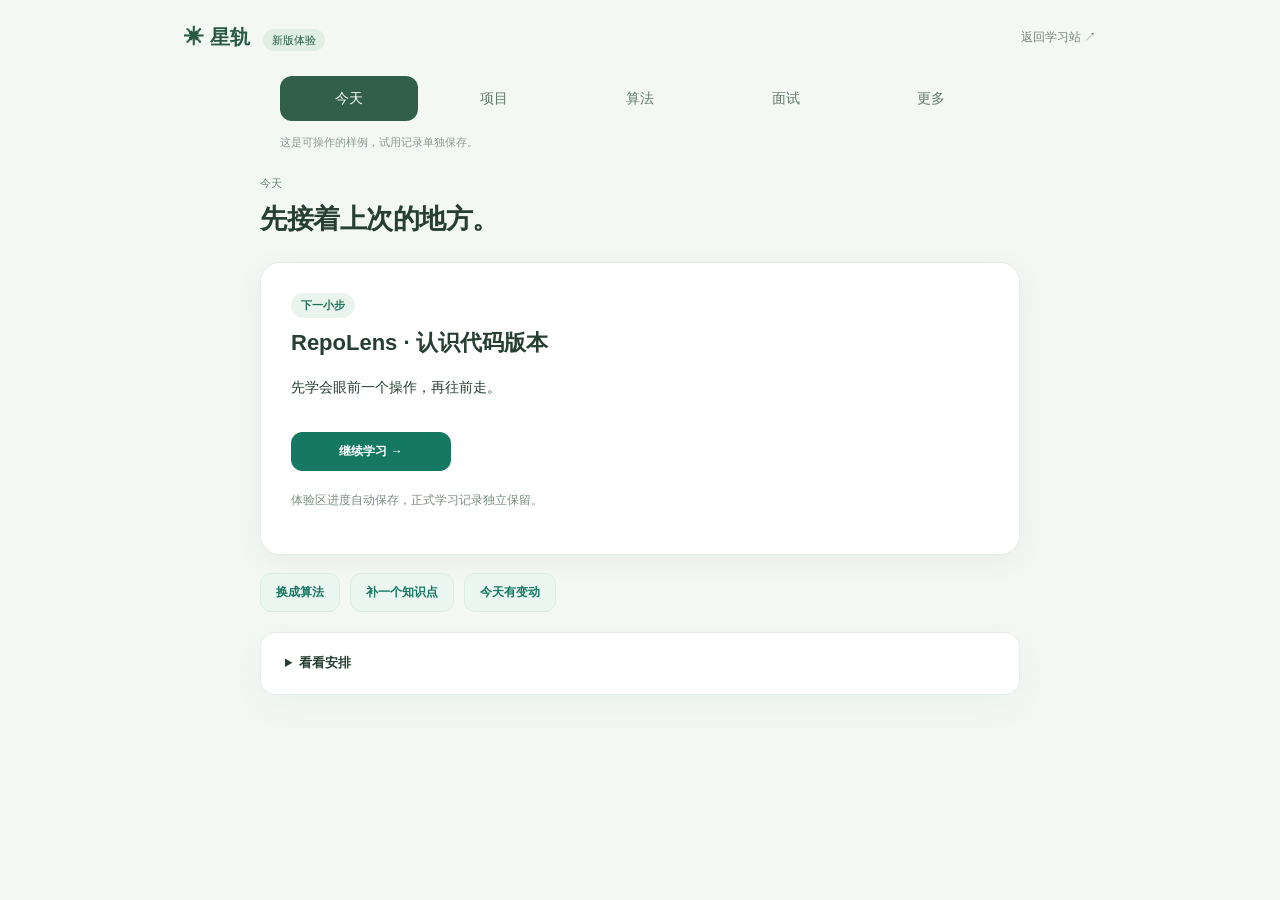
==== preview.html @ 2f869594 "Add isolated interactive previews for all study sections Provide working samples for daily learning," ====
<!doctype html>
<html lang="zh-CN">
<head>
<meta charset="utf-8">
<meta name="viewport" content="width=device-width,initial-scale=1,viewport-fit=cover">
<meta name="theme-color" content="#edf5f0">
<title>新版体验 · 星轨</title>
<link rel="icon" href="favicon.svg" type="image/svg+xml">
<link rel="stylesheet" href="style.css?v=3">
<link rel="stylesheet" href="sprint.css?v=6">
<link rel="stylesheet" href="two-sum-lesson.css?v=9">
<link rel="stylesheet" href="preview.css?v=10">
</head>
<body class="pv-body">
<header class="pv-header"><a href="./preview.html?v=10" class="pv-brand">✳ 星轨 <span>新版体验</span></a><a href="./?v=9" class="pv-return">返回学习站 ↗</a></header>
<nav class="pv-nav" aria-label="体验区导航"><button data-pv-view="today">今天</button><button data-pv-view="projects">项目</button><button data-pv-view="algorithms">算法</button><button data-pv-view="theory">面试</button><button data-pv="more">更多</button></nav>
<p class="pv-sandbox">这是可操作的样例，试用记录单独保存。</p>
<main id="pv-content" class="pv-main" aria-live="polite"></main>
<div id="pv-toast" role="status"></div>
<dialog id="pv-dialog" class="ts-dialog"><div class="between"><h2 id="pv-dialog-title"></h2><button class="btn tiny soft" data-pv="close">关闭</button></div><div id="pv-dialog-body"></div></dialog>
<script src="sprint-data.js?v=6"></script>
<script src="sprint-engine.js?v=6"></script>
<script src="two-sum-cards.js?v=8"></script>
<script src="two-sum-lesson.js?v=9"></script>
<script src="preview.js?v=10"></script>
</body>
</html>
---- style.css ----
:root{--bg:#f6f9f8;--panel:#fff;--panel-alt:#f2f6f4;--line:#e5ece9;--ink:#20322f;--muted:#71827d;--green:#147863;--deep:#0d5449;--mint:#d9efe5;--sky:#dceef7;--blue:#367b9d;--yellow:#b7822b;--shadow:0 12px 34px rgba(34,82,66,.045);font-family:-apple-system,BlinkMacSystemFont,'Segoe UI','PingFang SC','Microsoft YaHei',sans-serif;color:var(--ink)}*{box-sizing:border-box}html{scroll-behavior:smooth}body{margin:0;background:var(--bg);font-size:14px;-webkit-tap-highlight-color:transparent}button,input,select,textarea{font:inherit}button{cursor:pointer}button:disabled{opacity:.4;cursor:not-allowed}a{color:var(--green);text-decoration:none}a:hover{text-decoration:underline}.hidden{display:none!important}.app-shell{display:flex;min-height:100vh}.sidebar{width:250px;flex:0 0 250px;background:#fff;border-right:1px solid var(--line);padding:27px 15px 17px;position:sticky;top:0;height:100vh;display:flex;flex-direction:column}.brand{display:flex;align-items:center;gap:10px;padding:1px 12px 35px;color:var(--ink)}.brand:hover{text-decoration:none}.brand-glyph{width:40px;height:40px;display:grid;place-items:center;background:#d9efe4;color:#136953;border-radius:13px;font-size:27px}.brand strong,.brand small{display:block}.brand strong{font-size:15px;letter-spacing:-.3px}.brand small{font-size:11px;color:#8aa09a;margin-top:3px}.nav-kicker{padding:0 14px;color:#a2aea9;font-size:10px;letter-spacing:1.2px;margin-bottom:12px;font-weight:700}.side-nav{display:flex;flex-direction:column;gap:4px}.nav-btn{border:0;background:transparent;color:#526860;text-align:left;padding:12px 15px;border-radius:11px;display:flex;align-items:center;gap:13px;font-weight:550;width:100%;transition:.2s}.nav-symbol{font-family:Georgia,serif;font-size:18px;width:19px;text-align:center;color:#829e93}.nav-btn:hover{background:#f0f6f2}.nav-btn.active{background:#e5f4eb;color:#12644d;font-weight:700}.nav-btn.active .nav-symbol{color:#0a7661}.nav-count{margin-left:auto;font-size:10px}.sidebar-bottom{margin-top:auto;padding:10px}.sidebar-status{background:linear-gradient(120deg,#e1f2e8,#e9f2fa);border-radius:14px;padding:14px 10px;display:flex;gap:10px;align-items:center}.sidebar-status strong,.sidebar-status small{display:block}.sidebar-status strong{font-size:12px}.sidebar-status small{font-size:10px;color:#708c81;margin-top:5px}.pulse-dot{width:8px;height:8px;background:#208d6c;box-shadow:0 0 0 4px #cceddf;border-radius:100%;flex:none}.sidebar-backup{border:0;background:none;color:#71827c;display:flex;justify-content:space-between;font-size:11px;padding:15px 4px;width:100%}.sidebar-foot{font-size:10px;color:#adb9b3}.main-wrap{min-width:0;flex:1}.topbar{height:76px;display:flex;align-items:center;justify-content:space-between;border-bottom:1px solid var(--line);background:rgba(255,255,255,.78);padding:0 40px;position:sticky;top:0;z-index:4;backdrop-filter:blur(20px)}.breadcrumbs{color:#96a4a0;font-size:12px}.breadcrumbs span{color:#375e51;font-weight:700}.top-right{display:flex;align-items:center;gap:15px}.top-date{color:#80908a;font-size:12px}.avatar{border-radius:50%;background:#d3eddf;width:35px;height:35px;display:grid;place-items:center;font-size:11px;color:#197054;font-weight:750}.main-content{max-width:1340px;margin:0 auto;padding:37px 40px 105px}.section-header{display:flex;justify-content:space-between;align-items:flex-end;gap:15px;margin-bottom:22px}.eyebrow{font-size:11px;letter-spacing:1.6px;font-weight:800;color:var(--green);text-transform:uppercase}.section-header h1,.page-title{font-size:30px;line-height:1.25;letter-spacing:-.8px;margin:8px 0 0;font-weight:750}.subtitle{font-size:13px;color:var(--muted);line-height:1.9;margin-top:10px}.pill{display:inline-flex;gap:5px;align-items:center;font-size:11px;padding:5px 10px;border-radius:999px;background:#e8f4ed;color:#22715a;font-weight:700;white-space:nowrap}.pill.blue{background:#e8f3fb;color:#347794}.pill.gray{background:#f0f3f2;color:#72837d}.pill.orange{background:#fff3e3;color:#95601d}.panel{background:var(--panel);border:1px solid var(--line);border-radius:19px;box-shadow:var(--shadow);padding:24px}.panel h2{font-size:17px;margin:0 0 5px}.panel h3{font-size:14px;margin:0 0 6px}.muted{color:var(--muted)}.small{font-size:12px}.mini{font-size:11px}.lead{line-height:1.85}.grid2{display:grid;grid-template-columns:repeat(2,minmax(0,1fr));gap:18px}.grid3{display:grid;grid-template-columns:repeat(3,minmax(0,1fr));gap:16px}.grid4{display:grid;grid-template-columns:repeat(4,minmax(0,1fr));gap:14px}.stack{display:flex;flex-direction:column;gap:16px}.flex{display:flex;align-items:center;gap:10px;flex-wrap:wrap}.between{display:flex;align-items:center;justify-content:space-between;gap:12px}.btn{border:1px solid var(--line);background:white;color:#3b5950;border-radius:11px;padding:10px 15px;font-size:12px;font-weight:700;transition:.18s;white-space:nowrap}.btn:hover{transform:translateY(-1px);border-color:#a9d3be}.btn.primary{background:var(--green);border-color:var(--green);color:#fff}.btn.ghost{background:transparent}.btn.tiny{padding:7px 10px;font-size:11px}.btn.soft{background:#ecf6f0;color:var(--green);border-color:#d9eee1}.btn.danger{color:#a55a55}.input,.select,.textarea{background:#fff;border:1px solid #dce8e3;border-radius:11px;color:var(--ink);padding:11px 12px;width:100%;outline:none}.input:focus,.select:focus,.textarea:focus{border-color:#66aa90;box-shadow:0 0 0 3px #dff4e9}.textarea{min-height:105px;resize:vertical;line-height:1.65}.label{display:block;font-size:11px;letter-spacing:.2px;font-weight:700;color:#547269;margin:0 0 7px}.divider{height:1px;background:var(--line);margin:18px 0}.hero{border-radius:23px;background:linear-gradient(118deg,#e4f3eb 0%,#eef6f1 48%,#e3f0f8 100%);min-height:237px;display:grid;grid-template-columns:1fr 230px;gap:25px;position:relative;overflow:hidden;padding:31px 34px;margin-bottom:22px}.hero:before{content:"";position:absolute;width:320px;height:320px;border:1px solid #b8dbd8;opacity:.7;border-radius:50%;right:10px;top:-82px;pointer-events:none}.hero:after{content:"";position:absolute;width:210px;height:210px;border:1px dashed #9bcdbc;border-radius:50%;right:63px;top:-25px;opacity:.65;pointer-events:none}.hero-content{position:relative;z-index:1}.hero h1{font-size:31px;letter-spacing:-1px;line-height:1.35;margin:11px 0}.hero p{color:#648076;font-size:13px;line-height:1.8;max-width:610px}.hero-cta{display:flex;gap:10px;margin-top:17px;flex-wrap:wrap}.orbit-area{display:grid;place-items:center;z-index:1;position:relative}.orbit-center{width:100px;height:100px;border-radius:50%;background:linear-gradient(145deg,#18846e,#57afa4);box-shadow:0 18px 40px #2b816e40, inset -10px -10px 35px #0d5b5a70;color:#fff;display:flex;align-items:center;justify-content:center;text-align:center;flex-direction:column;transform:rotate(-8deg)}.orbit-center b{font-size:24px}.orbit-center small{font-size:9px;opacity:.85;margin-top:2px}.orbit-star{position:absolute;width:15px;height:15px;background:#8cc7cb;border-radius:50%;box-shadow:0 0 0 6px #8cc7cb2f;top:20%;right:14%}.orbit-star.two{width:9px;height:9px;top:76%;right:80%;background:#ebba77;box-shadow:0 0 0 5px #ebba7733}.metric-card{padding:18px 19px}.metric-card .num{font-size:27px;font-weight:780;margin-top:11px;letter-spacing:-1px;color:#24493d}.metric-card .num small{font-size:12px;color:#91a49e;letter-spacing:0}.metric-card .labelrow{font-size:12px;color:#6e827a}.progress-track{height:7px;border-radius:100px;background:#e9f1ed;overflow:hidden;margin:15px 0 5px}.progress-fill{height:100%;background:linear-gradient(90deg,#1a836a,#77c7ad);border-radius:100px;transition:width .2s}.module-head{margin:27px 0 13px;display:flex;justify-content:space-between;align-items:center;gap:12px}.module-head h2{font-size:18px;margin:0}.task-row{display:flex;align-items:flex-start;gap:14px;padding:17px 0;border-bottom:1px solid var(--line)}.task-row:last-child{border-bottom:0}.task-check{width:21px;height:21px;appearance:none;border:1.6px solid #b5d1c4;border-radius:7px;margin:2px 0 0;flex:none;cursor:pointer;position:relative;background:#fff}.task-check:checked{background:#168368;border-color:#168368}.task-check:checked:after{content:'✓';font-size:14px;position:absolute;left:4px;top:0;color:white}.task-body{flex:1;min-width:0}.task-title{font-weight:750;font-size:14px}.task-row .task-time{font-size:10px;color:#889c93;background:#f4f7f5;padding:5px 8px;border-radius:20px;white-space:nowrap}.task-details{font-size:12px;color:#627b70;line-height:1.75;margin:9px 0 0}.highlight-line{background:#f4f9f7;padding:11px 13px;border-radius:9px;border-left:2px solid #7cbba2;margin-top:9px;font-size:12px;line-height:1.8}.resource-links{display:flex;flex-wrap:wrap;gap:8px;margin-top:10px}.resource-links a{font-size:11px;padding:6px 9px;border-radius:9px;background:#edf5f0;color:#22735f;display:inline-block}.task-extra{padding-left:35px}.date-selector{display:flex;align-items:center;gap:8px}.date-selector .input{width:150px;padding:9px;font-size:12px}.callout{background:#f1f7f3;border:1px solid #dbece0;border-radius:14px;padding:14px 17px;color:#526b60;line-height:1.8;font-size:12px}.callout.blue{background:#eef5f9;border-color:#dbe8f0;color:#526c7f}.callout.orange{background:#fff8ed;border-color:#f1e3cf;color:#81653c}.step-list{display:grid;gap:10px}.step-item{display:flex;gap:12px;align-items:flex-start;border:1px solid var(--line);border-radius:12px;padding:14px;background:#fff}.step-num{height:28px;width:28px;border-radius:9px;background:#e6f2eb;color:var(--green);display:grid;place-items:center;font-weight:750;font-size:11px;flex:none}.calendar-grid{display:grid;grid-template-columns:repeat(7,minmax(0,1fr));gap:9px}.day-tile{border:1px solid var(--line);background:#fff;border-radius:13px;min-height:96px;padding:11px;text-align:left;display:flex;flex-direction:column;gap:8px;transition:.2s;min-width:0}.day-tile:hover{border-color:#7dbda5;transform:translateY(-2px)}.day-tile.current{border-color:#17896c;box-shadow:0 0 0 2px #e2f3e8}.day-tile.done{background:#eff8f3}.day-num{font-weight:800;font-size:12px;color:#376854}.day-desc{font-size:10px;color:#697b74;line-height:1.5;overflow-wrap:anywhere}.day-progress{margin-top:auto;font-size:9px;color:#6caa91}.filter-row{display:flex;gap:8px;align-items:center;flex-wrap:wrap;margin-bottom:15px}.filter-btn{border:1px solid var(--line);background:#fff;border-radius:30px;padding:7px 12px;color:#71867d;font-size:11px}.filter-btn.active{background:#e8f5ec;color:#137459;border-color:#b9e0cb;font-weight:700}.problem-row{display:flex;gap:12px;align-items:center;padding:12px 3px;border-bottom:1px solid var(--line)}.problem-number{width:43px;flex:none;font-variant-numeric:tabular-nums;font-weight:750;color:#8aa099}.problem-title{font-weight:650;flex:1}.problem-category{font-size:10px;color:#8aa099;min-width:60px}.status-select{width:100px;border:1px solid var(--line);background:#f9fbf9;border-radius:8px;padding:7px 3px;color:#4d6f61;font-size:11px}.problem-row a{color:var(--green)}.question-card{border:1px solid var(--line);border-radius:15px;padding:18px;background:#fff}.question-card h3{font-size:14px;line-height:1.6;margin:10px 0}.qa-answer{background:#f0f7f3;padding:14px;border-radius:12px;font-size:12px;line-height:1.8;margin:12px 0}.qa-answer strong{color:#20765c}.project-card{background:#fff;border:1px solid var(--line);border-radius:17px;padding:19px}.project-label{display:inline-flex;padding:6px 10px;border-radius:9px;background:#edf6f1;color:#23846b;font-size:10px;font-weight:800}.project-card h3{font-size:18px;margin:10px 0}.project-card p{color:#6c8177;font-size:12px;line-height:1.75}.project-list{display:grid;gap:9px}.project-lesson{border:1px solid #e4efea;border-radius:12px;padding:13px;display:flex;align-items:flex-start;gap:9px}.project-lesson .head{flex:1}.project-lesson .head strong{display:block;font-size:12px;margin:2px 0}.project-lesson .head small{color:#93a69a;font-size:10px}.marker-vertical{height:100%;width:4px;border-radius:10px;min-height:40px;background:#cbe9d9}.metric-table{width:100%;border-collapse:collapse;font-size:12px}.metric-table th,.metric-table td{text-align:left;padding:12px 10px;border-bottom:1px solid var(--line);vertical-align:middle}.metric-table th{font-size:11px;color:#788e81;font-weight:700;background:#f7faf8}.metric-input{min-width:150px}.resource-card{display:flex;align-items:flex-start;gap:13px;padding:15px;border:1px solid var(--line);border-radius:14px;background:#fff}.resource-icon{width:40px;height:40px;border-radius:12px;background:#e8f3eb;color:#22836b;display:grid;place-items:center;font-size:18px;flex:none}.resource-card h3{margin:2px 0 6px;font-size:13px}.resource-card p{font-size:11px;color:var(--muted);line-height:1.7;margin:0 0 5px}.applications{width:100%;border-collapse:collapse;font-size:12px}.applications td,.applications th{padding:12px 9px;text-align:left;border-bottom:1px solid var(--line)}.applications th{color:var(--muted);font-size:11px}.empty{padding:35px;text-align:center;color:var(--muted)}.note-help{line-height:1.8;color:var(--muted);font-size:12px}.study-form{display:grid;grid-template-columns:1fr 1fr 130px 120px auto;gap:8px;align-items:end}.data-note{font-size:11px;color:#9baaa4}.toast{position:fixed;right:25px;bottom:25px;background:#214d40;color:#fff;padding:12px 18px;border-radius:11px;font-size:12px;z-index:50;box-shadow:0 14px 30px #213d3540;opacity:0;transform:translateY(10px);transition:.2s;pointer-events:none}.toast.show{opacity:1;transform:none}.mobile-nav,.mobile-more{display:none}.timeline-chip{border:1px solid #dcece2;background:#f6faf7;border-radius:12px;padding:13px;display:flex;align-items:center;gap:12px;font-size:12px}.timeline-dot{width:11px;height:11px;border-radius:50%;background:#83b99c}.timeline-dot.active{background:#148263;box-shadow:0 0 0 4px #cdece0}.summary-stat{font-size:22px;font-weight:800;color:#226952;margin:9px 0}.note-preview{font-size:12px;white-space:pre-wrap;line-height:1.8;color:#506c61}.today-problems{display:flex;flex-direction:column;gap:10px}.today-problem{display:flex;align-items:center;gap:9px;padding:10px;border:1px solid var(--line);border-radius:10px}.today-problem a{flex:1;font-size:12px;font-weight:700}.today-problem small{font-size:10px;color:var(--muted)}.project-feature{display:flex;gap:9px;align-items:flex-start;font-size:12px;line-height:1.7;color:#62786d}.project-feature span:first-child{color:var(--green)}.link-inline{font-size:11px;font-weight:700}.w100{width:100%}.right{text-align:right}.nowrap{white-space:nowrap}.mb0{margin-bottom:0}.mt1{margin-top:10px}.mt2{margin-top:18px}.mb1{margin-bottom:10px}.margin-top{margin-top:24px}.table-scroll{overflow-x:auto}.model-preview{background:#f0f7f4;border-radius:13px;padding:13px 15px;font-size:12px;line-height:1.9;overflow-wrap:anywhere}.page-title.smallish{font-size:26px}
@media(max-width:1150px){.sidebar{width:218px;flex-basis:218px}.main-content{padding:30px 26px 100px}.topbar{padding:0 26px}.hero{grid-template-columns:1fr 150px}.orbit-center{width:88px;height:88px}.study-form{grid-template-columns:1fr 1fr;}.study-form button{align-self:end}}
@media(max-width:800px){.sidebar{display:none}.topbar{height:58px;padding:0 20px}.top-date{display:none}.main-content{padding:21px 18px 108px}.hero{padding:24px;min-height:195px;grid-template-columns:1fr 90px}.hero h1{font-size:25px}.orbit-center{width:75px;height:75px}.orbit-center b{font-size:18px}.orbit-star{right:1%}.grid4{grid-template-columns:repeat(2,minmax(0,1fr))}.grid3{grid-template-columns:repeat(2,minmax(0,1fr))}.mobile-nav{position:fixed;bottom:0;left:0;right:0;z-index:20;display:flex;justify-content:space-around;background:rgba(255,255,255,.96);border-top:1px solid var(--line);padding:9px 5px max(10px,env(safe-area-inset-bottom));box-shadow:0 -8px 20px #203c2f0a}.mnav{border:0;background:none;color:#8ca198;display:flex;align-items:center;justify-content:center;flex-direction:column;gap:1px;padding:2px 6px;min-width:48px}.mnav span{font-size:22px;line-height:25px}.mnav small{font-size:10px}.mnav.active{color:#12745d;font-weight:700}.mobile-more{position:fixed;bottom:73px;right:12px;background:#fff;border:1px solid var(--line);z-index:25;box-shadow:0 12px 25px #203a3025;border-radius:15px;padding:8px;display:flex;flex-direction:column}.mobile-more button{border:0;background:transparent;text-align:left;padding:12px 30px 12px 14px;color:#446b5a}.toast{bottom:95px;right:12px}.calendar-grid{gap:5px}.day-tile{padding:8px;min-height:78px;border-radius:9px}.day-num{font-size:11px}.day-desc{font-size:9px}}
@media(max-width:540px){body{font-size:13px}.topbar{padding:0 15px}.top-right{gap:7px}.main-content{padding:17px 13px 100px}.section-header h1,.page-title{font-size:24px}.section-header{display:block}.section-header .date-selector{margin-top:13px}.hero{grid-template-columns:1fr;gap:0;padding:23px;margin-bottom:12px;min-height:0}.hero h1{font-size:26px}.hero p{font-size:12px}.orbit-area{display:none}.hero:before{right:-140px;top:-130px}.hero:after{right:-86px;top:-70px}.panel{padding:17px;border-radius:15px}.grid2,.grid3{grid-template-columns:1fr;gap:12px}.grid4{gap:8px}.metric-card{padding:14px}.metric-card .num{font-size:24px}.module-head h2{font-size:16px}.task-row{gap:9px}.task-extra{padding-left:29px}.calendar-grid{grid-template-columns:repeat(7,1fr)}.day-tile{min-height:66px;padding:6px 4px;gap:3px}.day-desc{display:none}.day-progress{font-size:8px}.problem-category{display:none}.problem-number{width:28px;font-size:11px}.problem-title{font-size:12px}.status-select{width:84px;font-size:10px}.study-form{grid-template-columns:1fr}.topbar .btn{display:none}.table-scroll{margin:0 -8px}.metric-table th,.metric-table td{min-width:120px}.metric-input{min-width:130px}.question-card{padding:14px}.date-selector .input{width:141px}.callout{font-size:11px}.mobile-nav .mnav{min-width:0;flex:1}.mnav span{font-size:20px}.mnav small{font-size:9px}}


/* 项目实验室详细课程：响应式单课视图 */
.guide-header{display:flex;align-items:center;justify-content:space-between;gap:12px;flex-wrap:wrap;margin:0 0 18px}
.guide-hero{background:linear-gradient(125deg,#e8f6ee,#e9f2fb 78%);border:1px solid #d7e9e1;border-radius:22px;padding:26px 28px;margin-bottom:22px}
.guide-hero h1{font-size:clamp(24px,3vw,34px);line-height:1.25;margin:10px 0 12px;color:#143a32}
.guide-hero p{line-height:1.85;max-width:780px;margin:0 0 16px}
.guide-progress{max-width:560px;margin-top:18px}
.guide-progress strong{font-size:14px}
.guide-progress .progress-track{margin-top:8px}
.guide-meta{font-size:12px;color:#647c74;margin-top:12px!important}
.guide-columns{display:grid;grid-template-columns:minmax(0,1.65fr) minmax(235px,.85fr);gap:20px;align-items:start}
.guide-main,.guide-aside{min-width:0}
.guide-main>h2{font-size:22px;margin:0 0 6px}
.guide-step,.guide-block{background:#fff;border:1px solid #e2eae6;border-radius:17px;padding:20px;margin-top:16px;box-shadow:0 5px 20px rgba(25,70,55,.025)}
.guide-step-title{font-weight:750;font-size:16px;color:#184a3c}
.guide-step-check{display:flex;gap:12px;align-items:flex-start;cursor:pointer;line-height:1.5}
.guide-step-check input{appearance:auto;accent-color:#147863;flex:0 0 20px;width:20px;height:20px;margin:2px 0 0;cursor:pointer}
.guide-step-do{line-height:1.95;margin:15px 0;white-space:pre-line;overflow-wrap:anywhere}
.guide-verify{border-left:3px solid #4f9780;background:#f1f8f4;border-radius:0 10px 10px 0;padding:11px 14px;margin-top:15px}
.guide-verify strong{font-size:12px;color:#20604b}
.guide-verify p{margin:5px 0 0;line-height:1.7;font-size:13px}
.guide-code{border:1px solid #273c38;background:#152522;border-radius:12px;overflow:hidden;margin:14px 0;color:#e8f6ef}
.guide-code-head{display:flex;justify-content:space-between;align-items:center;gap:8px;padding:8px 12px;background:#203a33;font-size:12px}
.guide-code-head button{white-space:nowrap}
.guide-code pre{margin:0;padding:14px 16px;white-space:pre;overflow-x:auto;font-size:12px;line-height:1.7}
.guide-code code{font-family:ui-monospace,SFMono-Regular,Consolas,monospace}
.guide-aside .panel{margin-bottom:16px;overflow-wrap:anywhere}
.guide-aside .panel h3{font-size:15px;margin:5px 0 8px}
.guide-aside .panel p,.guide-traps li{line-height:1.85;font-size:13px}
.guide-traps{padding-left:20px}
.guide-question{font-size:16px;font-weight:700;line-height:1.7}
.guide-answer{background:#f2f6f4;border-radius:11px;padding:12px 14px;line-height:1.85}
.guide-answer summary{cursor:pointer;font-weight:600}
.guide-answer p{margin-bottom:0}
.guide-block textarea{min-height:135px;width:100%}
.guide-bottom{display:flex;gap:10px;align-items:center;justify-content:space-between;flex-wrap:wrap;margin:24px 0 45px}
.guide-bottom .btn{max-width:100%}
@media(max-width:850px){.guide-columns{grid-template-columns:1fr}.guide-aside{display:grid;grid-template-columns:repeat(2,minmax(0,1fr));gap:12px}.guide-aside .panel{margin:0}.guide-hero{padding:22px}}
@media(max-width:590px){.guide-hero{padding:19px;border-radius:15px}.guide-aside{display:block}.guide-aside .panel{margin-bottom:12px}.guide-step,.guide-block{padding:15px;border-radius:13px}.guide-step-title{font-size:15px}.guide-code pre{font-size:11px}.guide-bottom button{width:100%}.guide-main>h2{font-size:20px}}
---- sprint.css ----
.sprint-header{margin-bottom:24px}.sprint-header h1{font-size:30px;letter-spacing:-.6px}.sprint-header .subtitle{max-width:650px;line-height:1.8}.sprint-overview{display:flex;gap:24px;flex-wrap:wrap;align-items:center;color:#64756d;font-size:13px;margin:0 0 22px}.sprint-overview strong{font-size:19px;color:#315c4b;margin-right:5px}.sprint-focus{display:grid;grid-template-columns:1.3fr 1fr;gap:18px}.sprint-focus>section:last-child{grid-column:1/-1}.sprint-focus .panel{margin:0}.sprint-task{display:flex;justify-content:space-between;align-items:center;gap:16px;padding:17px 0;border-bottom:1px solid #e8efeb}.sprint-task:last-child{border-bottom:0}.sprint-task>div{min-width:0}.sprint-task h3{font-size:15px;line-height:1.6;margin:4px 0}.sprint-task p{margin:5px 0 0;overflow-wrap:anywhere}.sprint-task .btn{flex-shrink:0}.sprint-details summary{cursor:pointer;font-size:14px;font-weight:600;line-height:1.8;padding:4px 0}.sprint-details[open]>summary{margin-bottom:14px}.sprint-details p,.coach-panel p,.coach-panel li{line-height:1.9}.sprint-narrow{max-width:760px}.sprint-narrow .label,.sprint-accept .label,.coach-panel .label{display:block;margin:18px 0 8px;font-size:13px;color:#53685d}.sprint-narrow .input,.sprint-narrow .select,.sprint-accept .select{display:block;width:100%;margin-top:8px}.sprint-narrow .textarea,.sprint-accept .textarea,.coach-panel .textarea{width:100%;margin-top:8px;min-height:110px}.sprint-narrow details{margin-top:20px}.sprint-accept{margin:20px 0;background:#f8fbf9;border:1px solid #ddebe2}.sprint-check{display:flex;align-items:flex-start;gap:10px;line-height:1.7;font-size:13px}.sprint-check input{width:18px;height:18px;flex-shrink:0;accent-color:#42816a}.sprint-day{display:flex;gap:22px;padding:14px 0;border-bottom:1px solid #e8efeb}.sprint-day>strong{flex:0 0 48px;font-size:14px}.sprint-day>div{line-height:1.9}.sprint-stages{display:flex;gap:7px;overflow-x:auto;padding:0 0 12px;margin:0 0 16px}.sprint-stages button{white-space:nowrap;border:1px solid #dfe9e3;border-radius:24px;background:white;padding:10px 15px;color:#587363;font:inherit;font-size:12px;cursor:pointer}.sprint-stages button.active{background:#315c4b;border-color:#315c4b;color:white}.coach-panel{max-width:900px}.coach-panel>h2{font-size:21px}.sprint-editor{font-family:Consolas,monospace!important;min-height:270px!important;tab-size:4;line-height:1.8}.sprint-code{white-space:pre;overflow-x:auto;max-width:100%;background:#f1f6f3;padding:18px;border-radius:12px;font:13px/1.8 Consolas,monospace;color:#264b3a}.sprint-toolbar{display:flex;flex-wrap:wrap;gap:10px;margin-top:18px}.sprint-error{color:#9e3e29;font-size:13px;line-height:1.8;min-height:1em}.sprint-focus .btn{margin-top:8px}.sprint-narrow form>.btn{margin-top:14px}.sprint-task select{max-width:180px}#sprint-daily{margin-top:12px}.sprint-narrow+.panel{margin-top:20px}
@media(max-width:850px){.sprint-focus{grid-template-columns:1fr}.sprint-focus>section:last-child{grid-column:auto}.sprint-header h1{font-size:26px}.sprint-overview{gap:12px}.sprint-narrow .grid2{grid-template-columns:1fr}.sprint-task{gap:10px}.sprint-task .btn{padding:8px 11px}.sprint-day{gap:12px}.sprint-stages{margin-right:-8px}}
@media(max-width:480px){.sprint-header{align-items:flex-start;gap:12px}.sprint-header h1{font-size:25px}.sprint-task h3{font-size:14px}.sprint-task{align-items:flex-start}.sprint-accept .flex{align-items:stretch}.sprint-accept .flex>.btn{width:100%}.sprint-overview span{font-size:12px}.sprint-focus .panel{padding:19px}.coach-panel{padding:19px}.sprint-toolbar .btn{flex:1}.sprint-code{font-size:12px}}
---- two-sum-lesson.css ----
.ts-header{max-width:960px}.ts-mode{display:flex;gap:10px;align-items:center;flex-wrap:wrap;margin:0 0 20px}.ts-jumps{display:flex;gap:8px;flex-wrap:wrap;margin-bottom:18px}.ts-section{max-width:960px;margin:0 0 22px;scroll-margin-top:25px}.ts-section h2{font-size:22px;margin:8px 0 16px}.ts-section p,.ts-section li{font-size:14px;line-height:1.95}.ts-section .label{display:block;font-size:14px;margin:18px 0 10px}.ts-section .input,.ts-section .select{display:block;width:100%;max-width:500px;margin:10px 0 14px}.ts-section .textarea{width:100%;margin:8px 0}.ts-example-tabs{display:flex;flex-wrap:wrap;gap:8px;margin:20px 0}.ts-array{display:flex;gap:10px;align-items:center;flex-wrap:wrap;background:#f4f8f5;padding:20px;border-radius:14px;margin:16px 0}.ts-array>div{width:64px;background:white;border:1px solid #dce8e0;border-radius:10px;display:flex;flex-direction:column;text-align:center;padding:12px 4px}.ts-array>div.current{border:2px solid #377d63;background:#edf8f0}.ts-array strong{font-size:22px}.ts-array small{font-size:11px;margin-top:6px;color:#657b6f}.ts-array>span{margin-left:10px}.ts-quiz{background:#f7faf8;border-radius:12px;padding:15px 18px;margin:20px 0}.ts-quiz>p:first-child{margin-top:0}.ts-options{display:flex;flex-wrap:wrap;gap:8px}.ts-options button{font:inherit;font-size:13px;line-height:1.7;text-align:left;cursor:pointer;background:white;border:1px solid #dce7df;padding:10px 14px;border-radius:9px;color:#294d3d}.ts-options button.selected{background:#e3f2e9;border-color:#3c8067}.ts-feedback{font-size:13px!important;color:#406a54;min-height:1.7em;margin:12px 0 0!important}.ts-card{border-top:1px solid #e4ede7;padding:18px 0}.ts-card summary{cursor:pointer;font-size:15px;font-weight:650;line-height:1.8}.ts-card summary>span{font-size:11px;font-weight:400;color:#71867a;margin-left:12px}.ts-card[open]>summary{margin-bottom:18px}.ts-code{white-space:pre;overflow-x:auto;background:#f2f6f3;color:#264536;padding:18px;border-radius:11px;font:13px/1.9 Consolas,monospace;max-width:100%}.ts-code code{font:inherit}.ts-output{border-left:3px solid #aacdb7;padding:8px 16px;margin:12px 0 18px}.ts-output>span{color:#6b8073;font-size:11px}.ts-output pre{font:14px/1.8 Consolas,monospace;margin:5px 0}.ts-tip{background:#fff8e9;padding:12px 16px;border-radius:10px}.ts-source{display:inline-block;font-size:13px;color:#287254;margin-top:8px;text-decoration:underline}.ts-trace{background:#f2f8f4;border:1px solid #ddebe2;border-radius:14px;padding:22px;margin:16px 0;min-height:155px}.ts-trace-head{font-size:16px;font-weight:650}.ts-dict{background:white;padding:14px;border-radius:10px}.ts-dict>small{color:#718278}.ts-dict code{display:inline-block;margin:4px 8px 0 0;padding:5px 10px;background:#eef5ef;border-radius:6px}.ts-pairs{font:14px/2 Consolas,monospace;background:#f6f8f6;padding:15px;border-radius:10px}.ts-annotated>div{border-bottom:1px solid #e5ece7;padding:10px 0}.ts-annotated pre{font:13px/1.8 Consolas,monospace;margin:3px 0;overflow-x:auto;color:#264536}.ts-annotated p{font-size:13px;margin:8px 0}.ts-annotated .btn{margin-left:10px}.ts-fill{background:#f5f9f6;border-radius:14px;padding:20px;margin:24px 0}.ts-next{display:flex;gap:16px;align-items:center;flex-wrap:wrap;margin-top:22px}.ts-dialog{width:min(720px,calc(100vw - 28px));max-height:86vh;border:0;border-radius:18px;padding:26px;color:#243b30;box-shadow:0 25px 100px #142a3340}.ts-dialog::backdrop{background:#1c322b70}.ts-dialog p{font-size:14px;line-height:1.9}.ts-dialog h2{font-size:20px}.ts-section #ts-result-form>.btn{margin-top:6px}
@media(max-width:600px){.ts-section{padding:20px}.ts-section h2{font-size:20px}.ts-section p,.ts-section li{font-size:14px}.ts-array{gap:7px;padding:14px}.ts-array>div{width:49px}.ts-array>span{margin:6px 0 0}.ts-array strong{font-size:19px}.ts-trace{padding:16px}.ts-trace-head{font-size:15px}.ts-quiz{padding:14px}.ts-options{flex-direction:column}.ts-code{padding:13px;font-size:12px}.ts-card summary>span{display:block;margin:3px 0 0 15px}.ts-dialog{padding:20px}.ts-dialog h2{font-size:18px}.ts-next>.btn{width:100%}}

.ts-foundation-intro{margin-top:28px}.ts-foundation-intro h3{font-size:17px;margin-bottom:10px}.ts-tool-demo,.ts-bridge{background:#f3f8f4;border-radius:14px;padding:20px;margin:18px 0}.ts-tool-demo>small{color:#547261}.ts-bridge p{margin:8px 0}.ts-bridge p:first-child{margin-top:0}.ts-bridge p:last-child{margin-bottom:0}
.td-shell{width:100%;max-width:760px;margin:0 auto 30px}.td-header{display:flex;justify-content:space-between;align-items:center;gap:16px;margin:0 0 26px}.td-header small{font-size:12px;color:#608173}.td-header h1{font-size:26px;margin:8px 0 0;letter-spacing:-.5px}.td-position{display:flex;align-items:center;gap:12px;margin:0 4px 14px;color:#547060;font-size:12px}.td-position>div{display:flex;gap:5px}.td-position>div>span{height:5px;width:18px;border-radius:5px;background:#dce8df}.td-position>div>span.active{background:#448269}.td-position>small{margin-left:auto;font-size:11px;color:#7c8d82}.td-card{padding:32px;margin:0;min-height:400px;border-radius:20px}.td-card h2{font-size:23px;line-height:1.5;margin:0 0 12px}.td-card p{font-size:14px;line-height:1.9;color:#496354;margin:10px 0 18px}.td-fruits,.td-numbers{display:flex;justify-content:center;gap:15px;margin:28px 0}.td-fruits button,.td-numbers button,.td-numbers>div{display:flex;flex-direction:column;align-items:center;justify-content:center;gap:8px;min-width:100px;min-height:105px;border:1px solid #dbe8de;background:#f8fbf8;border-radius:15px;padding:16px;color:#2e513d;font:inherit;cursor:pointer;transition:background .18s,transform .18s}.td-fruits button>span{font-size:35px}.td-fruits strong,.td-numbers strong{font-size:19px}.td-fruits small,.td-numbers small{font-size:12px;color:#6c8273}.td-fruits button.chosen,.td-numbers button.chosen,.td-numbers>div.visited{border-color:#438567;background:#eaf5ec;transform:translateY(-2px)}.td-response{border-radius:13px;background:#f2f7f3;padding:17px 20px;margin:20px 0;min-height:80px;font-size:15px;line-height:1.85;color:#345b44}.td-response>strong{font-size:23px}.td-response>code{display:block;margin:10px 0 0;font:15px/1.8 Consolas,monospace}.td-response>p{margin:8px 0 0;font-size:13px}.td-response>small{font-size:13px}.td-navigation{display:flex;justify-content:space-between;gap:15px;margin:18px 0 0}.td-navigation>.btn{min-width:110px}.td-foot{text-align:center;color:#859388;font-size:11px;line-height:2.2;margin-top:15px}.td-foot .btn{font-size:11px;margin-left:6px;padding:4px 9px;color:#6b8271}.td-help{display:flex;align-items:center;flex-wrap:wrap;gap:10px;border-top:1px solid #e6eee8;margin-top:24px;padding-top:16px}.td-help>.btn{font-size:12px;padding:6px 9px}.td-help>a{font-size:12px;margin-left:auto;color:#6c8474}.td-map{display:flex;gap:10px;flex-wrap:wrap;margin:24px 0}.td-map>span{padding:10px 15px;background:#edf4ed;border-radius:9px;font-size:14px}.td-map .td-new{background:#dff1e5;border:1px solid #80b492}.td-numbers>div{cursor:default;min-width:85px}.td-reason{display:grid;gap:9px;background:#f7faf7;border-radius:13px;padding:20px;margin:20px 0}.td-reason>span{font-size:12px;color:#788f7e}.td-reason>strong{font-size:18px;margin-bottom:8px}.td-reason>code{font:16px/1.8 Consolas,monospace}.td-small{font-size:12px!important;color:#7a8c7d!important}.td-example{display:flex;gap:8px;flex-wrap:wrap;margin:15px 0}.td-card .input{display:block;width:100%;margin:8px 0 14px}.td-card .textarea{display:block;width:100%;margin:10px 0;min-height:180px!important}.td-result{border-top:1px solid #e4ece5;margin-top:20px;padding-top:15px}.td-result>summary{font-size:13px;cursor:pointer}.td-result .ts-section{padding:16px 0 0;margin:0;box-shadow:none;border:0}.td-result .ts-section h2{display:none}.ts-article-back{margin-bottom:18px}
@media(max-width:600px){.td-header{margin-bottom:19px;gap:8px}.td-header h1{font-size:23px}.td-header>.btn{padding:7px 10px}.td-card{padding:22px 19px;min-height:0;border-radius:17px}.td-card h2{font-size:21px}.td-card p{font-size:14px;margin-bottom:14px}.td-fruits,.td-numbers{margin:23px 0;gap:12px}.td-fruits button,.td-numbers button,.td-numbers>div{min-width:75px;min-height:94px;padding:12px}.td-fruits button>span{font-size:31px}.td-response{padding:15px;margin:17px 0;min-height:75px}.td-help{margin-top:18px;padding-top:13px;gap:6px}.td-help>.btn{font-size:11px}.td-help>a{font-size:11px}.td-foot{font-size:10px}.td-foot .btn{margin-left:3px;font-size:10px}.td-position{gap:8px}.td-position>small{font-size:10px}.td-card .ts-code{font-size:12px}.td-card .sprint-editor{min-height:190px!important}}
@media(prefers-reduced-motion:reduce){.td-fruits button,.td-numbers button{transition:none}}
---- preview.css ----
.pv-body{margin:0;background:#f4f8f5;color:#263f31}.pv-header{max-width:960px;padding:24px 24px 15px;margin:auto;display:flex;align-items:center;justify-content:space-between;gap:12px}.pv-brand{font-size:20px;font-weight:700;color:#285a43;text-decoration:none}.pv-brand span{font-size:11px;margin-left:8px;background:#e0eee4;border-radius:12px;padding:5px 9px;font-weight:400}.pv-return{font-size:12px;color:#738778}.pv-nav{max-width:760px;display:flex;gap:8px;margin:10px auto;padding:0 20px}.pv-nav button{flex:1;cursor:pointer;border:0;border-radius:12px;padding:12px 10px;font:inherit;font-size:14px;line-height:1.5;background:transparent;color:#627969}.pv-nav button.active{background:#315f49;color:#fff}.pv-sandbox{max-width:760px;margin:14px auto 24px;padding:0 20px;color:#8a998e;font-size:11px}.pv-main{max-width:800px;padding:0 20px 70px;margin:auto}.pv-intro{margin:0 0 22px}.pv-intro small{font-size:11px;color:#66826d}.pv-intro h1{font-size:27px;line-height:1.5;letter-spacing:-.5px;margin:8px 0}.pv-intro>p{font-size:13px;color:#708475}.pv-focus,.pv-card{border-radius:20px;padding:30px;box-shadow:0 7px 28px #294d3910}.pv-focus h2,.pv-card h2{font-size:22px;line-height:1.5;margin:8px 0 15px}.pv-main p,.pv-main li{line-height:1.9;font-size:14px}.pv-focus>.btn{margin:18px 0 6px;min-width:160px}.pv-small{font-size:12px!important;color:#7a8e7e!important}.pv-shortcuts,.pv-options,.pv-switch{display:flex;gap:10px;flex-wrap:wrap;margin:18px 0}.pv-switch{margin:0 0 20px}.pv-options{flex-direction:column;align-items:stretch}.pv-options .btn{text-align:left;justify-content:flex-start}.pv-details{margin-top:20px;padding-top:12px}.pv-details summary{font-size:13px;line-height:1.9;font-weight:600;cursor:pointer}.pv-details[open]>summary{margin-bottom:15px}.pv-details p{color:#627969;font-size:13px}.panel.pv-details{padding:18px 24px;border-radius:15px}.pv-response{padding:18px 20px;background:#eff6f0;border-radius:13px;margin:22px 0;font-size:14px;line-height:1.9;color:#3e6650;min-height:66px}.pv-response p{margin:8px 0;font-size:13px}.pv-response h3{font-size:16px}.pv-snapshot{display:flex;gap:14px;margin:24px 0}.pv-snapshot>span{flex:1;line-height:1.8;padding:20px;background:#f4f8f4;border:1px solid #e0e9df;border-radius:13px;text-align:center;font-size:17px}.pv-snapshot small{font-size:12px;color:#7d8f7e}.pv-card-foot{border-top:1px solid #e5ece5;margin-top:24px;padding-top:15px;display:flex;gap:12px}.pv-step-nav{display:flex;justify-content:space-between;margin-top:18px}.pv-step-nav>.btn{min-width:110px}.pv-source{display:inline-block;font-size:12px;margin:18px 0 0;color:#51745b;text-decoration:underline}.pv-label{display:block;margin:18px 0 8px;font-size:13px;color:#5a775f}.pv-main .input,.pv-main .select,.pv-main .textarea{display:block;width:100%;margin:8px 0 18px}.pv-main .textarea{min-height:125px}.pv-draft{padding:20px;border:1px solid #e2e9df;border-radius:13px;margin:20px 0}.pv-draft small{color:#718571}.pv-draft p{margin:8px 0}.pv-card button[disabled]{opacity:.4;cursor:not-allowed}.pv-card form>.btn{margin-top:10px}.pv-job{margin-top:22px;padding:18px 0 0;border-top:1px solid #e2eade}.pv-job h3{font-size:16px}.pv-job p{font-size:13px;color:#6a816d}.pv-job>small{font-size:11px;color:#819383}.pv-more{display:grid;grid-template-columns:repeat(2,1fr);gap:12px;margin-top:20px}.pv-week{display:flex;gap:7px;overflow:auto;padding:5px 0 12px}.pv-week .btn{flex-shrink:0;padding:9px 11px;font-size:12px}.pv-resource-list{display:grid;grid-template-columns:1fr 1fr;gap:10px;margin:16px 0 22px}.pv-resource{font:inherit;cursor:pointer;text-align:left;background:#fff;border:1px solid #dfe9df;border-radius:12px;padding:16px;display:flex;flex-direction:column;gap:7px;color:#34553e}.pv-resource strong{font-size:13px}.pv-resource small{font-size:11px;color:#839381}.pv-resource.active{background:#e9f3ea;border-color:#73a482}.pv-card>.btn+.btn{margin-left:10px}.pv-warning{color:#975627!important}#pv-toast{position:fixed;left:50%;bottom:26px;transform:translateX(-50%);background:#294e3b;color:white;padding:13px 20px;border-radius:12px;box-shadow:0 8px 30px #142f3430;opacity:0;pointer-events:none;font-size:13px;max-width:90vw;z-index:11000;transition:opacity .15s}#pv-toast.show{opacity:1}.pv-main .td-shell{margin-top:0}.pv-main .ts-header{max-width:100%}.pv-body .ts-dialog{color:#294332}.pv-body a:focus-visible,.pv-body button:focus-visible{outline:3px solid #83b09a;outline-offset:3px}
@media(max-width:600px){.pv-header{padding:18px 17px}.pv-brand{font-size:18px}.pv-brand span{font-size:10px;margin-left:5px}.pv-return{font-size:11px}.pv-nav{position:fixed;bottom:0;left:0;right:0;margin:0;max-width:none;background:#fffffff2;backdrop-filter:blur(10px);border-top:1px solid #e1e9e0;padding:8px 8px calc(8px + env(safe-area-inset-bottom));z-index:100;gap:4px}.pv-nav button{font-size:12px;padding:12px 5px}.pv-sandbox{margin:0 0 20px;padding:0 18px;font-size:10px}.pv-main{padding:0 15px 110px}.pv-intro h1{font-size:24px}.pv-card,.pv-focus{padding:23px 20px;border-radius:17px}.pv-card h2,.pv-focus h2{font-size:21px}.pv-shortcuts .btn,.pv-options .btn,.pv-switch .btn{min-height:42px}.pv-snapshot>span{padding:16px 10px;font-size:15px}.pv-response{padding:16px}.pv-resource-list{gap:8px}.pv-resource{padding:13px}.pv-week .btn{min-height:42px}#pv-toast{bottom:86px;width:max-content;text-align:center}.pv-card>.btn+.btn{margin:12px 0 0}.pv-card-foot{gap:7px}.pv-card-foot>.btn{font-size:11px}.pv-main .td-card{padding:23px 19px}.pv-main .td-card h2{font-size:21px}.pv-main .td-fruits button{min-height:100px}.pv-main .td-navigation>.btn{min-height:43px}}
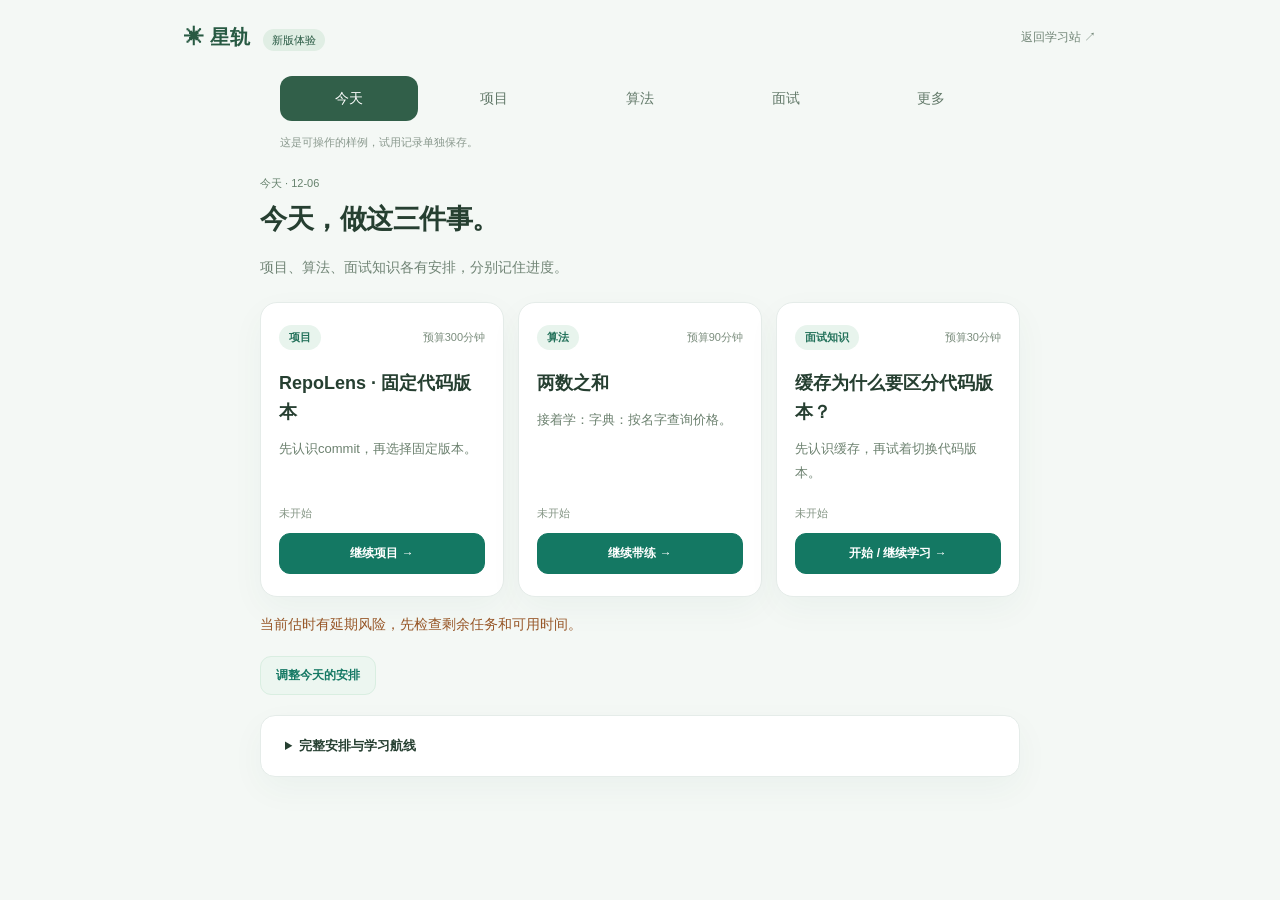
==== commit 3077bf88: "Show all daily study areas with separate progress in preview Replace the last-opened-area home card " ====
--- a/preview.html
+++ b/preview.html
@@ -9,10 +9,10 @@
 <link rel="stylesheet" href="style.css?v=3">
 <link rel="stylesheet" href="sprint.css?v=6">
 <link rel="stylesheet" href="two-sum-lesson.css?v=9">
-<link rel="stylesheet" href="preview.css?v=10">
+<link rel="stylesheet" href="preview.css?v=11">
 </head>
 <body class="pv-body">
-<header class="pv-header"><a href="./preview.html?v=10" class="pv-brand">✳ 星轨 <span>新版体验</span></a><a href="./?v=9" class="pv-return">返回学习站 ↗</a></header>
+<header class="pv-header"><a href="./preview.html?v=11" class="pv-brand">✳ 星轨 <span>新版体验</span></a><a href="./?v=9" class="pv-return">返回学习站 ↗</a></header>
 <nav class="pv-nav" aria-label="体验区导航"><button data-pv-view="today">今天</button><button data-pv-view="projects">项目</button><button data-pv-view="algorithms">算法</button><button data-pv-view="theory">面试</button><button data-pv="more">更多</button></nav>
 <p class="pv-sandbox">这是可操作的样例，试用记录单独保存。</p>
 <main id="pv-content" class="pv-main" aria-live="polite"></main>
@@ -22,6 +22,6 @@
 <script src="sprint-engine.js?v=6"></script>
 <script src="two-sum-cards.js?v=8"></script>
 <script src="two-sum-lesson.js?v=9"></script>
-<script src="preview.js?v=10"></script>
+<script src="preview.js?v=11"></script>
 </body>
 </html>
--- a/preview.css
+++ b/preview.css
@@ -1,2 +1,4 @@
 .pv-body{margin:0;background:#f4f8f5;color:#263f31}.pv-header{max-width:960px;padding:24px 24px 15px;margin:auto;display:flex;align-items:center;justify-content:space-between;gap:12px}.pv-brand{font-size:20px;font-weight:700;color:#285a43;text-decoration:none}.pv-brand span{font-size:11px;margin-left:8px;background:#e0eee4;border-radius:12px;padding:5px 9px;font-weight:400}.pv-return{font-size:12px;color:#738778}.pv-nav{max-width:760px;display:flex;gap:8px;margin:10px auto;padding:0 20px}.pv-nav button{flex:1;cursor:pointer;border:0;border-radius:12px;padding:12px 10px;font:inherit;font-size:14px;line-height:1.5;background:transparent;color:#627969}.pv-nav button.active{background:#315f49;color:#fff}.pv-sandbox{max-width:760px;margin:14px auto 24px;padding:0 20px;color:#8a998e;font-size:11px}.pv-main{max-width:800px;padding:0 20px 70px;margin:auto}.pv-intro{margin:0 0 22px}.pv-intro small{font-size:11px;color:#66826d}.pv-intro h1{font-size:27px;line-height:1.5;letter-spacing:-.5px;margin:8px 0}.pv-intro>p{font-size:13px;color:#708475}.pv-focus,.pv-card{border-radius:20px;padding:30px;box-shadow:0 7px 28px #294d3910}.pv-focus h2,.pv-card h2{font-size:22px;line-height:1.5;margin:8px 0 15px}.pv-main p,.pv-main li{line-height:1.9;font-size:14px}.pv-focus>.btn{margin:18px 0 6px;min-width:160px}.pv-small{font-size:12px!important;color:#7a8e7e!important}.pv-shortcuts,.pv-options,.pv-switch{display:flex;gap:10px;flex-wrap:wrap;margin:18px 0}.pv-switch{margin:0 0 20px}.pv-options{flex-direction:column;align-items:stretch}.pv-options .btn{text-align:left;justify-content:flex-start}.pv-details{margin-top:20px;padding-top:12px}.pv-details summary{font-size:13px;line-height:1.9;font-weight:600;cursor:pointer}.pv-details[open]>summary{margin-bottom:15px}.pv-details p{color:#627969;font-size:13px}.panel.pv-details{padding:18px 24px;border-radius:15px}.pv-response{padding:18px 20px;background:#eff6f0;border-radius:13px;margin:22px 0;font-size:14px;line-height:1.9;color:#3e6650;min-height:66px}.pv-response p{margin:8px 0;font-size:13px}.pv-response h3{font-size:16px}.pv-snapshot{display:flex;gap:14px;margin:24px 0}.pv-snapshot>span{flex:1;line-height:1.8;padding:20px;background:#f4f8f4;border:1px solid #e0e9df;border-radius:13px;text-align:center;font-size:17px}.pv-snapshot small{font-size:12px;color:#7d8f7e}.pv-card-foot{border-top:1px solid #e5ece5;margin-top:24px;padding-top:15px;display:flex;gap:12px}.pv-step-nav{display:flex;justify-content:space-between;margin-top:18px}.pv-step-nav>.btn{min-width:110px}.pv-source{display:inline-block;font-size:12px;margin:18px 0 0;color:#51745b;text-decoration:underline}.pv-label{display:block;margin:18px 0 8px;font-size:13px;color:#5a775f}.pv-main .input,.pv-main .select,.pv-main .textarea{display:block;width:100%;margin:8px 0 18px}.pv-main .textarea{min-height:125px}.pv-draft{padding:20px;border:1px solid #e2e9df;border-radius:13px;margin:20px 0}.pv-draft small{color:#718571}.pv-draft p{margin:8px 0}.pv-card button[disabled]{opacity:.4;cursor:not-allowed}.pv-card form>.btn{margin-top:10px}.pv-job{margin-top:22px;padding:18px 0 0;border-top:1px solid #e2eade}.pv-job h3{font-size:16px}.pv-job p{font-size:13px;color:#6a816d}.pv-job>small{font-size:11px;color:#819383}.pv-more{display:grid;grid-template-columns:repeat(2,1fr);gap:12px;margin-top:20px}.pv-week{display:flex;gap:7px;overflow:auto;padding:5px 0 12px}.pv-week .btn{flex-shrink:0;padding:9px 11px;font-size:12px}.pv-resource-list{display:grid;grid-template-columns:1fr 1fr;gap:10px;margin:16px 0 22px}.pv-resource{font:inherit;cursor:pointer;text-align:left;background:#fff;border:1px solid #dfe9df;border-radius:12px;padding:16px;display:flex;flex-direction:column;gap:7px;color:#34553e}.pv-resource strong{font-size:13px}.pv-resource small{font-size:11px;color:#839381}.pv-resource.active{background:#e9f3ea;border-color:#73a482}.pv-card>.btn+.btn{margin-left:10px}.pv-warning{color:#975627!important}#pv-toast{position:fixed;left:50%;bottom:26px;transform:translateX(-50%);background:#294e3b;color:white;padding:13px 20px;border-radius:12px;box-shadow:0 8px 30px #142f3430;opacity:0;pointer-events:none;font-size:13px;max-width:90vw;z-index:11000;transition:opacity .15s}#pv-toast.show{opacity:1}.pv-main .td-shell{margin-top:0}.pv-main .ts-header{max-width:100%}.pv-body .ts-dialog{color:#294332}.pv-body a:focus-visible,.pv-body button:focus-visible{outline:3px solid #83b09a;outline-offset:3px}
 @media(max-width:600px){.pv-header{padding:18px 17px}.pv-brand{font-size:18px}.pv-brand span{font-size:10px;margin-left:5px}.pv-return{font-size:11px}.pv-nav{position:fixed;bottom:0;left:0;right:0;margin:0;max-width:none;background:#fffffff2;backdrop-filter:blur(10px);border-top:1px solid #e1e9e0;padding:8px 8px calc(8px + env(safe-area-inset-bottom));z-index:100;gap:4px}.pv-nav button{font-size:12px;padding:12px 5px}.pv-sandbox{margin:0 0 20px;padding:0 18px;font-size:10px}.pv-main{padding:0 15px 110px}.pv-intro h1{font-size:24px}.pv-card,.pv-focus{padding:23px 20px;border-radius:17px}.pv-card h2,.pv-focus h2{font-size:21px}.pv-shortcuts .btn,.pv-options .btn,.pv-switch .btn{min-height:42px}.pv-snapshot>span{padding:16px 10px;font-size:15px}.pv-response{padding:16px}.pv-resource-list{gap:8px}.pv-resource{padding:13px}.pv-week .btn{min-height:42px}#pv-toast{bottom:86px;width:max-content;text-align:center}.pv-card>.btn+.btn{margin:12px 0 0}.pv-card-foot{gap:7px}.pv-card-foot>.btn{font-size:11px}.pv-main .td-card{padding:23px 19px}.pv-main .td-card h2{font-size:21px}.pv-main .td-fruits button{min-height:100px}.pv-main .td-navigation>.btn{min-height:43px}}
+.pv-daily-grid{display:grid;grid-template-columns:repeat(3,minmax(0,1fr));gap:14px}.pv-daily-card{padding:22px 18px;border-radius:17px;display:flex;flex-direction:column;margin:0}.pv-daily-card>.between{gap:8px}.pv-daily-card small{font-size:11px;color:#7b8d7d;white-space:nowrap}.pv-daily-card h2{font-size:18px;line-height:1.6;margin:19px 0 10px}.pv-daily-card>p{font-size:13px;color:#6c816f;line-height:1.9;margin:0 0 20px}.pv-daily-bottom{margin-top:auto;display:flex;flex-direction:column;gap:12px}.pv-daily-bottom>span{font-size:11px;color:#829382}.pv-daily-bottom .btn{min-height:41px;font-size:12px;width:100%}
+@media(max-width:700px){.pv-daily-grid{grid-template-columns:1fr;gap:12px}.pv-daily-card{padding:18px 20px}.pv-daily-card h2{font-size:17px;margin:10px 0 5px}.pv-daily-card>p{margin:0 0 12px;font-size:12px}.pv-daily-bottom{flex-direction:row;align-items:center;justify-content:space-between}.pv-daily-bottom .btn{width:auto;min-width:125px}.pv-daily-bottom>span{font-size:11px}}
